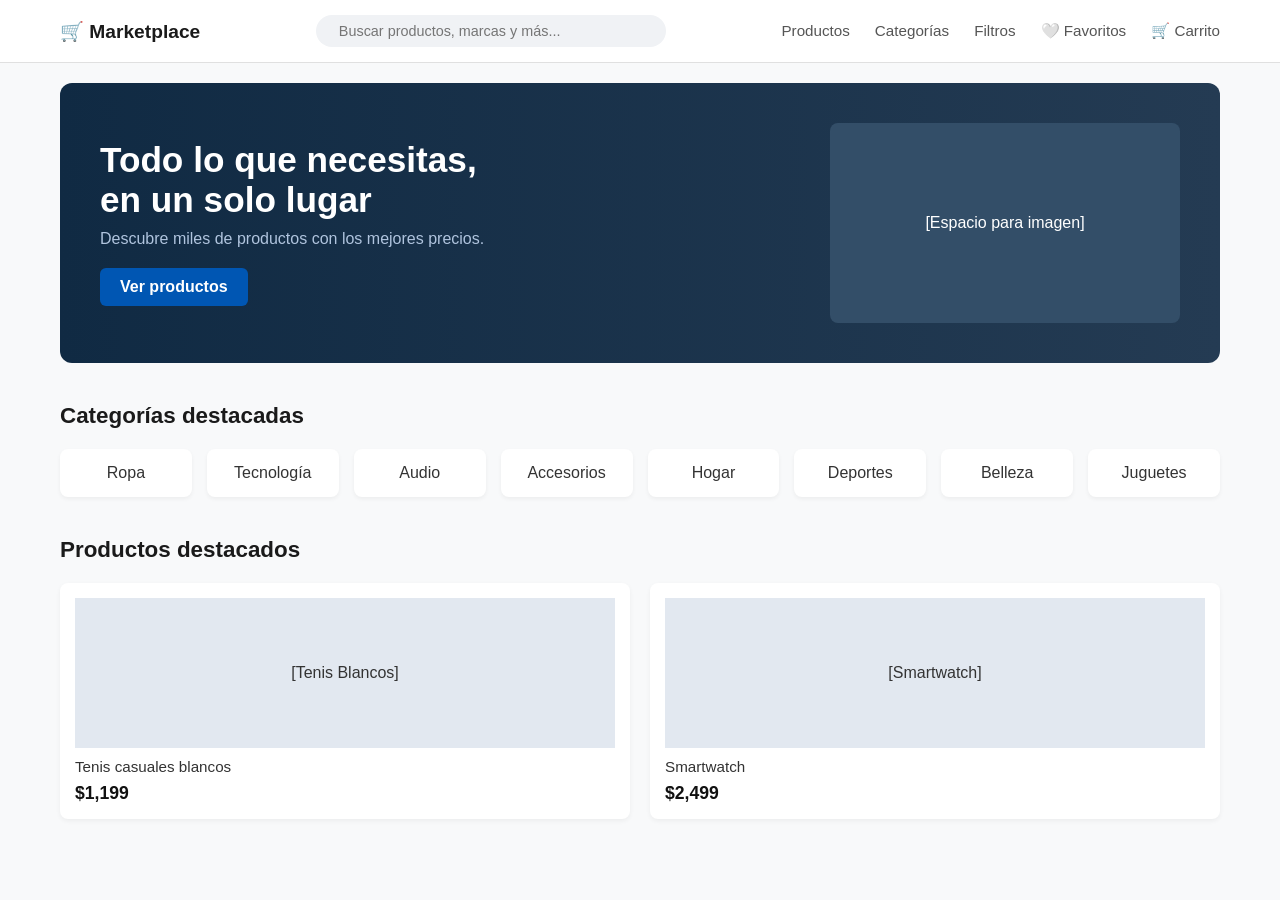
==== frontend/index.html @ ec3e31c2 "se agrega el proyecto" ====
<!DOCTYPE html>
<html lang="es">
<head>
    <meta charset="UTF-8">
    <meta name="viewport" content="width=device-width, initial-scale=1.0">
    <title>Marketplace - Inicio</title>
    <link rel="stylesheet" href="css/styles.css">
</head>
<body>
    <header>
        <div class="nav-container">
            <a href="index.html" class="logo-area"><span>🛒 Marketplace</span></a>
            <div class="search-bar"><span></span><input type="text" placeholder="Buscar productos, marcas y más..."></div>
            <ul class="nav-links">
                <li><a href="productos.html">Productos</a></li>
                <li><a href="#">Categorías</a></li>
                <li><a href="#">Filtros</a></li>
                <li><a href="#">🤍 Favoritos</a></li>
                <li><a href="carrito.html">🛒 Carrito</a></li>
            </ul>
        </div>
    </header>
    <main>
        <div class="hero-banner">
            <div class="hero-text">
                <h1>Todo lo que necesitas,<br>en un solo lugar</h1>
                <p>Descubre miles de productos con los mejores precios.</p>
                <a href="productos.html" class="btn-primary">Ver productos</a>
            </div>
            <div class="hero-image">
                <div style="width: 350px; height: 200px; background: #334e68; display: flex; align-items: center; justify-content: center; border-radius: 8px; color: #fff;">[Espacio para imagen]</div>
            </div>
        </div>
        <section>
            <h2>Categorías destacadas</h2>
            <div class="categories-grid">
                <a href="productos.html" class="category-card"><p>Ropa</p></a>
                <a href="productos.html" class="category-card"><p>Tecnología</p></a>
                <a href="productos.html" class="category-card"><p>Audio</p></a>
                <a href="productos.html" class="category-card"><p>Accesorios</p></a>
                <a href="productos.html" class="category-card"><p>Hogar</p></a>
                <a href="productos.html" class="category-card"><p>Deportes</p></a>
                <a href="productos.html" class="category-card"><p>Belleza</p></a>
                <a href="productos.html" class="category-card"><p>Juguetes</p></a>
            </div>
        </section>
        <section>
            <h2>Productos destacados</h2>
            <div class="products-grid">
                <div class="product-card">
                    <div style="width: 100%; height: 150px; background: #e2e8f0; display: flex; align-items: center; justify-content: center; margin-bottom: 10px;">[Tenis Blancos]</div>
                    <h3>Tenis casuales blancos</h3>
                    <div class="price">$1,199</div>
                </div>
                <div class="product-card">
                    <div style="width: 100%; height: 150px; background: #e2e8f0; display: flex; align-items: center; justify-content: center; margin-bottom: 10px;">[Smartwatch]</div>
                    <h3>Smartwatch</h3>
                    <div class="price">$2,499</div>
                </div>
            </div>
        </section>
    </main>
    <script src="js/main.js"></script>
</body>
</html>
---- frontend/css/styles.css ----
/* ==========================================
   1. ESTILOS GENERALES Y RESETEO
   ========================================== */
* {
    margin: 0;
    padding: 0;
    box-sizing: border-box;
    font-family: 'Segoe UI', Tahoma, Geneva, Verdana, sans-serif;
}

body {
    background-color: #f8f9fa;
    color: #333;
}

/* ==========================================
   2. NAVEGACIÓN SUPERIOR (Común en todas)
   ========================================== */
header {
    background-color: #ffffff;
    border-bottom: 1px solid #e0e0e0;
    position: sticky;
    top: 0;
    z-index: 1000;
}

.nav-container {
    max-width: 1200px;
    margin: 0 auto;
    display: flex;
    align-items: center;
    justify-content: space-between;
    padding: 15px 20px;
}

.logo-area {
    display: flex;
    align-items: center;
    gap: 10px;
    font-weight: bold;
    font-size: 1.2rem;
    color: #1a1a1a;
    text-decoration: none;
}

.search-bar {
    display: flex;
    align-items: center;
    background-color: #f0f2f5;
    border-radius: 20px;
    padding: 8px 15px;
    width: 350px;
}

.search-bar input {
    border: none;
    background: transparent;
    outline: none;
    width: 100%;
    margin-left: 8px;
    font-size: 0.9rem;
}

.nav-links {
    display: flex;
    list-style: none;
    gap: 25px;
}

.nav-links a {
    text-decoration: none;
    color: #555;
    font-size: 0.95rem;
    display: flex;
    align-items: center;
    gap: 6px;
    transition: color 0.2s;
}

.nav-links a:hover, .nav-links a.active {
    color: #0046be;
    font-weight: bold;
}

/* Contenedor principal de las vistas */
main {
    max-width: 1200px;
    margin: 20px auto;
    padding: 0 20px;
}

/* ==========================================
   3. VISTA INICIO (INDEX)
   ========================================== */
.hero-banner {
    background: linear-gradient(90deg, #102a43 0%, #243b53 100%);
    color: white;
    border-radius: 12px;
    padding: 40px;
    display: flex;
    justify-content: space-between;
    align-items: center;
    margin-bottom: 40px;
}

.hero-text h1 {
    font-size: 2.2rem;
    margin-bottom: 10px;
}

.hero-text p {
    font-size: 1rem;
    color: #b0c4de;
    margin-bottom: 20px;
}

.btn-primary {
    background-color: #0056b3;
    color: white;
    border: none;
    padding: 10px 20px;
    border-radius: 6px;
    font-weight: bold;
    cursor: pointer;
    text-decoration: none;
    display: inline-block;
}

.btn-primary:hover {
    background-color: #003d82;
}

section {
    margin-bottom: 40px;
}

section h2 {
    font-size: 1.4rem;
    margin-bottom: 20px;
    color: #1a1a1a;
}

.categories-grid {
    display: grid;
    grid-template-columns: repeat(auto-fit, minmax(110px, 1fr));
    gap: 15px;
}

.category-card {
    background: white;
    padding: 15px;
    border-radius: 8px;
    text-align: center;
    box-shadow: 0 2px 4px rgba(0,0,0,0.05);
    text-decoration: none;
    color: #333;
    transition: transform 0.2s;
}

.category-card:hover {
    transform: translateY(-3px);
}

.products-grid {
    display: grid;
    grid-template-columns: repeat(auto-fit, minmax(220px, 1fr));
    gap: 20px;
}

.product-card {
    background: white;
    border-radius: 8px;
    padding: 15px;
    box-shadow: 0 2px 5px rgba(0,0,0,0.05);
}

.product-card h3 {
    font-size: 0.95rem;
    font-weight: normal;
    margin-bottom: 8px;
}

.product-card .price {
    font-weight: bold;
    font-size: 1.1rem;
    color: #111;
}

.btn-add-cart {
    background-color: #0046be;
    color: white;
    border: none;
    width: 100%;
    padding: 8px;
    border-radius: 4px;
    margin-top: 10px;
    cursor: pointer;
    font-weight: 500;
}

.btn-add-cart:hover {
    background-color: #003399;
}

/* ==========================================
   4. VISTA PRODUCTOS Y FILTROS
   ========================================== */
.catalog-layout {
    display: grid;
    grid-template-columns: 250px 1fr;
    gap: 30px;
    margin-top: 20px;
}

.filters-sidebar {
    background: white;
    padding: 20px;
    border-radius: 8px;
    box-shadow: 0 2px 5px rgba(0,0,0,0.05);
    height: fit-content;
}

.filters-sidebar h3 {
    font-size: 1.1rem;
    margin-bottom: 15px;
}

.filter-group {
    margin-bottom: 20px;
}

.filter-group label {
    display: block;
    font-size: 0.9rem;
    margin-bottom: 8px;
    color: #555;
    cursor: pointer;
}

/* ==========================================
   5. VISTA CARRITO DE COMPRAS
   ========================================== */
.cart-layout {
    display: grid;
    grid-template-columns: 1fr 350px;
    gap: 30px;
    margin-top: 20px;
}

.cart-items-list {
    display: flex;
    flex-direction: column;
    gap: 15px;
}

.cart-item {
    background: white;
    padding: 15px;
    border-radius: 8px;
    display: flex;
    align-items: center;
    justify-content: space-between;
    box-shadow: 0 2px 5px rgba(0,0,0,0.05);
}

.cart-item-info {
    display: flex;
    align-items: center;
    gap: 15px;
}

.cart-summary {
    background: white;
    padding: 20px;
    border-radius: 8px;
    box-shadow: 0 2px 5px rgba(0,0,0,0.05);
    height: fit-content;
}

.cart-summary h3 {
    font-size: 1.2rem;
    margin-bottom: 15px;
    border-bottom: 1px solid #eee;
    padding-bottom: 10px;
}

.summary-row {
    display: flex;
    justify-content: space-between;
    margin-bottom: 10px;
    font-size: 0.95rem;
    color: #555;
}

.summary-total {
    display: flex;
    justify-content: space-between;
    margin: 15px 0;
    font-size: 1.2rem;
    font-weight: bold;
    color: #111;
    border-top: 1px solid #eee;
    padding-top: 10px;
}

.btn-checkout {
    background-color: #0046be;
    color: white;
    border: none;
    width: 100%;
    padding: 12px;
    border-radius: 6px;
    font-weight: bold;
    cursor: pointer;
    margin-bottom: 10px;
}

.btn-continue {
    background-color: #f0f2f5;
    color: #333;
    border: 1px solid #ccc;
    width: 100%;
    padding: 10px;
    border-radius: 6px;
    font-weight: 500;
    cursor: pointer;
    text-align: center;
    display: block;
    text-decoration: none;
}

/* ==========================================
   6. VISTA DETALLE DE PRODUCTO
   ========================================== */
.detail-layout {
    display: grid;
    grid-template-columns: 1fr 1fr;
    gap: 40px;
    background: white;
    padding: 30px;
    border-radius: 8px;
    box-shadow: 0 2px 5px rgba(0,0,0,0.05);
    margin-top: 20px;
}

.main-img-box {
    width: 100%;
    height: 400px;
    background: #e2e8f0;
    display: flex;
    align-items: center;
    justify-content: center;
    border-radius: 8px;
    font-size: 1.2rem;
    color: #555;
}

.product-info h1 {
    font-size: 1.8rem;
    margin-bottom: 10px;
}

.product-price {
    font-size: 2rem;
    font-weight: bold;
    color: #111;
    margin: 15px 0;
}

.sizes-container {
    display: flex;
    gap: 10px;
    margin: 15px 0;
}

.size-btn {
    padding: 8px 15px;
    border: 1px solid #ccc;
    background: white;
    border-radius: 4px;
    cursor: pointer;
}

.size-btn.active {
    border-color: #0046be;
    background: #0046be;
    color: white;
}

.btn-action {
    width: 100%;
    padding: 12px;
    border-radius: 6px;
    font-weight: bold;
    cursor: pointer;
    margin-top: 10px;
}

.btn-cart-detail {
    background-color: #0046be;
    color: white;
    border: none;
}

.btn-fav-detail {
    background-color: white;
    color: #0046be;
    border: 1px solid #0046be;
}
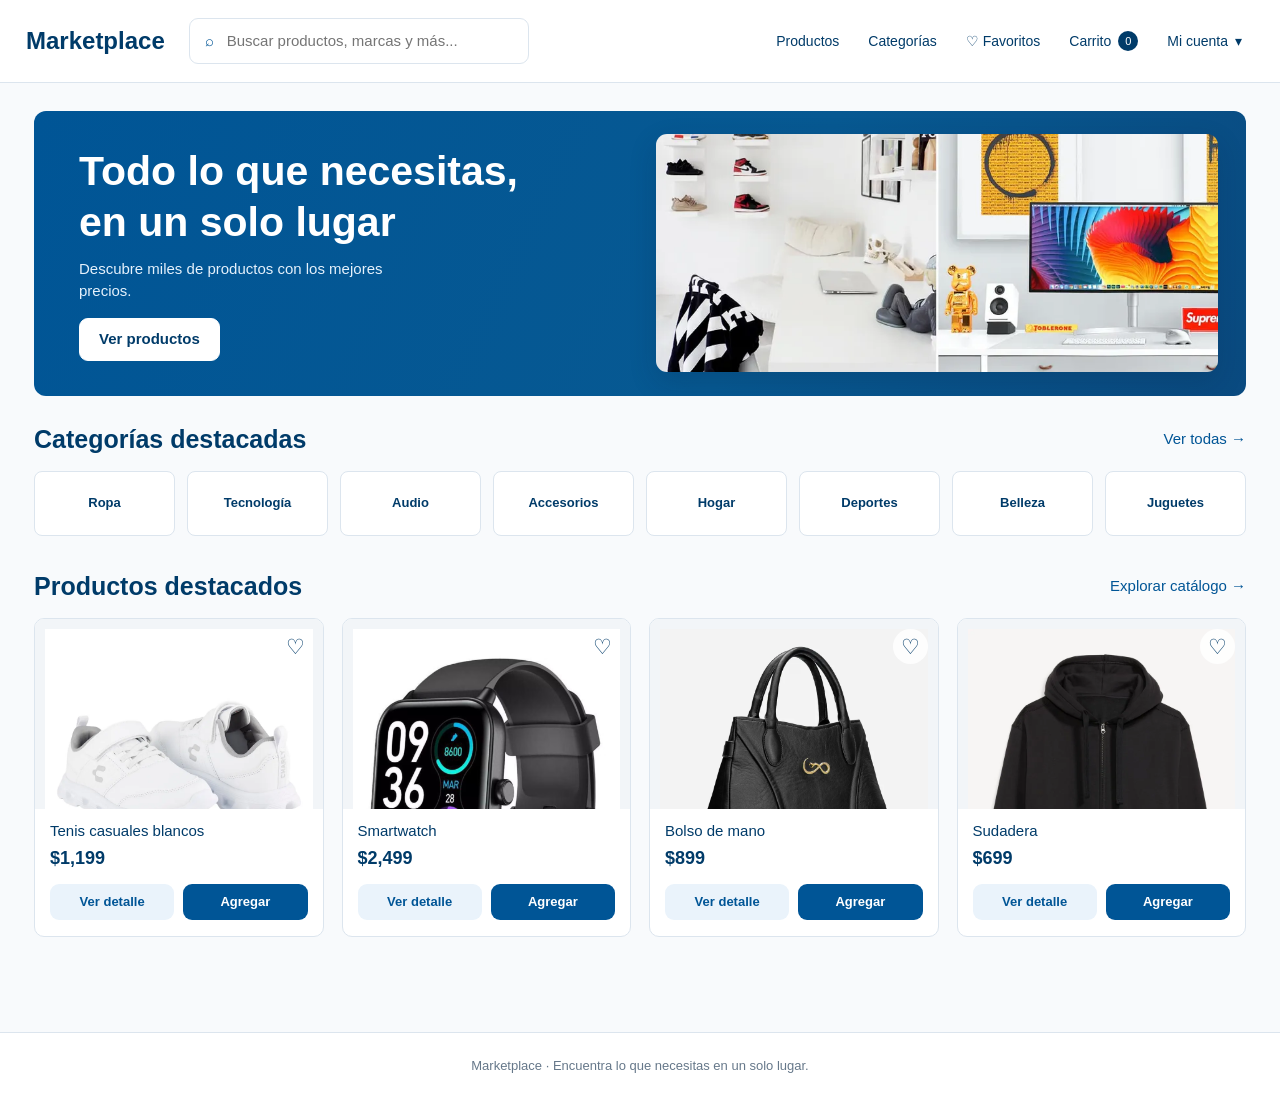
==== commit db676965: "Actualizacion" ====
--- a/frontend/index.html
+++ b/frontend/index.html
@@ -3,63 +3,45 @@
 <head>
     <meta charset="UTF-8">
     <meta name="viewport" content="width=device-width, initial-scale=1.0">
-    <title>Marketplace - Inicio</title>
+    <meta name="description" content="Marketplace: descubre productos de distintas categorías en un solo lugar.">
+    <title>Inicio - Marketplace</title>
     <link rel="stylesheet" href="css/styles.css">
+    <script src="js/main.js" defer></script>
+    <script src="js/productos.js" defer></script>
 </head>
-<body>
-    <header>
-        <div class="nav-container">
-            <a href="index.html" class="logo-area"><span>🛒 Marketplace</span></a>
-            <div class="search-bar"><span></span><input type="text" placeholder="Buscar productos, marcas y más..."></div>
-            <ul class="nav-links">
-                <li><a href="productos.html">Productos</a></li>
-                <li><a href="#">Categorías</a></li>
-                <li><a href="#">Filtros</a></li>
-                <li><a href="#">🤍 Favoritos</a></li>
-                <li><a href="carrito.html">🛒 Carrito</a></li>
-            </ul>
-        </div>
-    </header>
-    <main>
-        <div class="hero-banner">
+<body data-page="home">
+    <div id="site-header"></div>
+
+    <main class="container">
+        <!-- Banner principal: sustituye img/banner.jpg por tu propia fotografía. -->
+        <section class="hero-banner" aria-label="Bienvenida">
             <div class="hero-text">
                 <h1>Todo lo que necesitas,<br>en un solo lugar</h1>
                 <p>Descubre miles de productos con los mejores precios.</p>
-                <a href="productos.html" class="btn-primary">Ver productos</a>
+                <a href="productos.html" class="btn-primary hero-button">Ver productos</a>
             </div>
             <div class="hero-image">
-                <div style="width: 350px; height: 200px; background: #334e68; display: flex; align-items: center; justify-content: center; border-radius: 8px; color: #fff;">[Espacio para imagen]</div>
-            </div>
-        </div>
-        <section>
-            <h2>Categorías destacadas</h2>
-            <div class="categories-grid">
-                <a href="productos.html" class="category-card"><p>Ropa</p></a>
-                <a href="productos.html" class="category-card"><p>Tecnología</p></a>
-                <a href="productos.html" class="category-card"><p>Audio</p></a>
-                <a href="productos.html" class="category-card"><p>Accesorios</p></a>
-                <a href="productos.html" class="category-card"><p>Hogar</p></a>
-                <a href="productos.html" class="category-card"><p>Deportes</p></a>
-                <a href="productos.html" class="category-card"><p>Belleza</p></a>
-                <a href="productos.html" class="category-card"><p>Juguetes</p></a>
+                <img src="img/banner.jpg" alt="Productos y accesorios" loading="eager">
             </div>
         </section>
-        <section>
-            <h2>Productos destacados</h2>
-            <div class="products-grid">
-                <div class="product-card">
-                    <div style="width: 100%; height: 150px; background: #e2e8f0; display: flex; align-items: center; justify-content: center; margin-bottom: 10px;">[Tenis Blancos]</div>
-                    <h3>Tenis casuales blancos</h3>
-                    <div class="price">$1,199</div>
-                </div>
-                <div class="product-card">
-                    <div style="width: 100%; height: 150px; background: #e2e8f0; display: flex; align-items: center; justify-content: center; margin-bottom: 10px;">[Smartwatch]</div>
-                    <h3>Smartwatch</h3>
-                    <div class="price">$2,499</div>
-                </div>
+
+        <section class="section" aria-labelledby="categories-heading">
+            <div class="section-header">
+                <h2 id="categories-heading">Categorías destacadas</h2>
+                <a href="productos.html">Ver todas →</a>
             </div>
+            <div class="categories-grid" id="home-categories"></div>
+        </section>
+
+        <section class="section" aria-labelledby="featured-heading">
+            <div class="section-header">
+                <h2 id="featured-heading">Productos destacados</h2>
+                <a href="productos.html">Explorar catálogo →</a>
+            </div>
+            <div class="products-grid" id="featured-products"></div>
         </section>
     </main>
-    <script src="js/main.js"></script>
+
+    <div id="site-footer"></div>
 </body>
-</html>+</html>
--- a/frontend/css/styles.css
+++ b/frontend/css/styles.css
@@ -1,409 +1,1268 @@
-/* ==========================================
-   1. ESTILOS GENERALES Y RESETEO
-   ========================================== */
+/* ==========================================================
+   MARKETPLACE - Estilos compartidos, organizados por secciones
+   ========================================================== */
+
+
+/* ===== 01. Variables y colores ===== */
+:root {
+    --blue: #005596;
+    --navy: #003b69;
+    --blue-light: #e8f3fc;
+    --text: #17334b;
+    --muted: #66788a;
+    --line: #dce5ee;
+    --bg: #f8fafc;
+    --white: #fff;
+    --shadow: 0 12px 36px rgba(11,49,83,.09);
+    --radius: 13px;
+}
+
+
+/* ===== 02. Estilos generales ===== */
 * {
+    box-sizing: border-box;
+}
+
+html {
+    scroll-behavior: smooth;
+}
+
+body {
     margin: 0;
-    padding: 0;
-    box-sizing: border-box;
-    font-family: 'Segoe UI', Tahoma, Geneva, Verdana, sans-serif;
-}
-
-body {
-    background-color: #f8f9fa;
-    color: #333;
-}
-
-/* ==========================================
-   2. NAVEGACIÓN SUPERIOR (Común en todas)
-   ========================================== */
-header {
-    background-color: #ffffff;
-    border-bottom: 1px solid #e0e0e0;
+    background: var(--bg);
+    color: var(--text);
+    font: 15px/1.5 Inter,'Segoe UI',Arial,sans-serif;
+}
+
+button,
+input,
+select,
+textarea {
+    font: inherit;
+}
+
+button {
+    cursor: pointer;
+}
+
+a {
+    color: var(--blue);
+    text-decoration: none;
+}
+
+a:hover {
+    text-decoration: underline;
+}
+
+h1,
+h2,
+h3,
+p {
+    margin-top: 0;
+}
+
+h1,
+h2,
+h3 {
+    color: var(--navy);
+    line-height: 1.24;
+}
+
+h1 {
+    font-size: clamp(29px,3.4vw,41px);
+}
+
+h2 {
+    font-size: 25px;
+}
+
+h3 {
+    font-size: 18px;
+}
+
+.muted {
+    color: var(--muted);
+}
+
+.small {
+    font-size: 13px;
+}
+
+.hidden,
+[hidden] {
+    display: none !important;
+}
+
+
+/* ===== 03. Encabezado y navegación ===== */
+.site-header {
     position: sticky;
     top: 0;
-    z-index: 1000;
+    z-index: 20;
+    background: white;
+    border-bottom: 1px solid var(--line);
 }
 
 .nav-container {
-    max-width: 1200px;
+    max-width: 1470px;
+    margin: auto;
+    min-height: 82px;
+    padding: 13px 26px;
+    display: flex;
+    align-items: center;
+    gap: 24px;
+}
+
+.logo-area {
+    display: inline-flex;
+    align-items: center;
+    gap: 13px;
+    flex-shrink: 0;
+    font-size: 24px;
+    font-weight: 800;
+    color: var(--navy);
+}
+
+.logo-area:hover {
+    text-decoration: none;
+}
+
+.search-bar {
+    display: flex;
+    align-items: center;
+    gap: 11px;
+    padding: 10px 15px;
+    border: 1px solid var(--line);
+    border-radius: 9px;
+    min-width: 200px;
+    max-width: 340px;
+    flex: 1;
+    background: #fff;
+    color: var(--blue);
+}
+
+.search-bar input {
+    min-width: 0;
+    width: 100%;
+    border: 0;
+    outline: 0;
+    color: var(--text);
+    background: transparent;
+}
+
+.nav-links {
+    display: flex;
+    align-items: center;
+    gap: 5px;
+    margin: 0 0 0 auto;
+    padding: 0;
+    list-style: none;
+}
+
+.nav-links a,
+.nav-button {
+    display: inline-flex;
+    align-items: center;
+    gap: 7px;
+    border: 0;
+    background: transparent;
+    color: var(--navy);
+    padding: 13px 12px;
+    border-radius: 9px;
+    font-size: 14px;
+    white-space: nowrap;
+}
+
+.nav-links a:hover,
+.nav-button:hover,
+.nav-links a.active {
+    background: #eef6fc;
+    text-decoration: none;
+    color: var(--blue);
+}
+
+.nav-icon {
+    font-size: 18px;
+    line-height: 1;
+}
+
+.count {
+    display: inline-flex;
+    justify-content: center;
+    align-items: center;
+    min-width: 20px;
+    height: 20px;
+    padding: 1px 5px;
+    border-radius: 999px;
+    background: var(--navy);
+    color: #fff;
+    font-size: 11px;
+}
+
+.account-wrap {
+    position: relative;
+}
+
+.account-menu {
+    position: absolute;
+    top: calc(100% + 8px);
+    right: 0;
+    min-width: 225px;
+    z-index: 21;
+    background: #fff;
+    padding: 9px;
+    border: 1px solid var(--line);
+    border-radius: 12px;
+    box-shadow: var(--shadow);
+}
+
+.account-menu button,
+.account-menu a {
+    width: 100%;
+    display: block;
+    padding: 11px 13px;
+    color: var(--text);
+    text-align: left;
+    background: none;
+    border: 0;
+    border-radius: 8px;
+    font-size: 14px;
+}
+
+.account-menu button:hover,
+.account-menu a:hover {
+    background: var(--blue-light);
+    text-decoration: none;
+}
+
+.menu-caption {
+    color: var(--muted);
+    font-size: 12px;
+    padding: 8px 12px;
+    border-bottom: 1px solid var(--line);
+    overflow-wrap: anywhere;
+}
+
+.mobile-menu {
+    display: none;
+}
+
+
+/* ===== 04. Estructura de página ===== */
+.container {
+    max-width: 1420px;
     margin: 0 auto;
+    padding: 28px 34px 60px;
+}
+
+.page-heading {
     display: flex;
     align-items: center;
     justify-content: space-between;
-    padding: 15px 20px;
-}
-
-.logo-area {
-    display: flex;
-    align-items: center;
-    gap: 10px;
-    font-weight: bold;
-    font-size: 1.2rem;
-    color: #1a1a1a;
+    gap: 15px;
+    margin-bottom: 20px;
+}
+
+.page-heading h1 {
+    font-size: 30px;
+    margin-bottom: 5px;
+}
+
+.section-header {
+    display: flex;
+    align-items: center;
+    justify-content: space-between;
+    margin-bottom: 16px;
+    gap: 15px;
+}
+
+.section-header h2 {
+    margin: 0;
+}
+
+.section {
+    margin-bottom: 35px;
+}
+
+
+/* ===== 05. Botones ===== */
+.button,
+.btn-primary,
+.btn-secondary,
+.btn-danger,
+.btn-ghost {
+    display: inline-flex;
+    align-items: center;
+    justify-content: center;
+    gap: 8px;
+    border: 1px solid transparent;
+    background: var(--blue);
+    color: #fff;
+    padding: 11px 19px;
+    border-radius: 9px;
+    font-weight: 700;
     text-decoration: none;
-}
-
-.search-bar {
-    display: flex;
-    align-items: center;
-    background-color: #f0f2f5;
-    border-radius: 20px;
-    padding: 8px 15px;
-    width: 350px;
-}
-
-.search-bar input {
-    border: none;
-    background: transparent;
-    outline: none;
+    min-height: 43px;
+    line-height: 1.2;
+}
+
+.button:hover,
+.btn-primary:hover {
+    background: #004579;
+    color: white;
+    text-decoration: none;
+}
+
+.btn-secondary {
+    background: #eaf3fb;
+    color: var(--blue);
+}
+
+.btn-secondary:hover {
+    background: #d7ebfa;
+    text-decoration: none;
+}
+
+.btn-danger {
+    background: #fff2f1;
+    color: #ae2831;
+    border-color: #f7cbcb;
+}
+
+.btn-danger:hover {
+    background: #ffe5e2;
+}
+
+.btn-ghost {
+    background: white;
+    border-color: var(--line);
+    color: var(--navy);
+}
+
+.btn-ghost:hover {
+    background: #f4f8fc;
+}
+
+.button:disabled {
+    opacity: .55;
+    cursor: not-allowed;
+}
+
+.small-button {
+    min-height: 32px;
+    padding: 7px 10px;
+    font-size: 12px;
+}
+
+.full {
     width: 100%;
-    margin-left: 8px;
-    font-size: 0.9rem;
-}
-
-.nav-links {
-    display: flex;
-    list-style: none;
-    gap: 25px;
-}
-
-.nav-links a {
-    text-decoration: none;
-    color: #555;
-    font-size: 0.95rem;
-    display: flex;
-    align-items: center;
-    gap: 6px;
-    transition: color 0.2s;
-}
-
-.nav-links a:hover, .nav-links a.active {
-    color: #0046be;
-    font-weight: bold;
-}
-
-/* Contenedor principal de las vistas */
-main {
-    max-width: 1200px;
-    margin: 20px auto;
-    padding: 0 20px;
-}
-
-/* ==========================================
-   3. VISTA INICIO (INDEX)
-   ========================================== */
+}
+
+
+/* ===== 06. Banner principal ===== */
 .hero-banner {
-    background: linear-gradient(90deg, #102a43 0%, #243b53 100%);
-    color: white;
+    background: linear-gradient(115deg, #005596 0%, #075992 60%, #0a4a80 100%);
     border-radius: 12px;
-    padding: 40px;
-    display: flex;
-    justify-content: space-between;
-    align-items: center;
-    margin-bottom: 40px;
+    display: grid;
+    grid-template-columns: 1fr .95fr;
+    align-items: center;
+    min-height: 276px;
+    overflow: hidden;
+    margin-bottom: 28px;
+}
+
+.hero-text {
+    padding: 35px 45px;
+    position: relative;
+    z-index: 2;
 }
 
 .hero-text h1 {
-    font-size: 2.2rem;
     margin-bottom: 10px;
+    color: #fff;
 }
 
 .hero-text p {
-    font-size: 1rem;
-    color: #b0c4de;
-    margin-bottom: 20px;
-}
-
-.btn-primary {
-    background-color: #0056b3;
-    color: white;
-    border: none;
-    padding: 10px 20px;
-    border-radius: 6px;
-    font-weight: bold;
-    cursor: pointer;
-    text-decoration: none;
-    display: inline-block;
-}
-
-.btn-primary:hover {
-    background-color: #003d82;
-}
-
-section {
-    margin-bottom: 40px;
-}
-
-section h2 {
-    font-size: 1.4rem;
-    margin-bottom: 20px;
-    color: #1a1a1a;
-}
-
+    max-width: 320px;
+    color: #e5f1fc;
+}
+
+
+/* ===== 07. Categorías ===== */
 .categories-grid {
     display: grid;
-    grid-template-columns: repeat(auto-fit, minmax(110px, 1fr));
-    gap: 15px;
+    grid-template-columns: repeat(8,minmax(0,1fr));
+    gap: 12px;
 }
 
 .category-card {
-    background: white;
-    padding: 15px;
+    display: flex;
+    background: #fff;
+    border: 1px solid var(--line);
     border-radius: 8px;
+    overflow: hidden;
     text-align: center;
-    box-shadow: 0 2px 4px rgba(0,0,0,0.05);
-    text-decoration: none;
-    color: #333;
-    transition: transform 0.2s;
+    color: var(--navy);
+    font-size: 13px;
+    transition: transform .2s,box-shadow .2s;
+    align-items: center;
+    justify-content: center;
+    padding: 19px 9px;
+    min-height: 65px;
+    font-weight: 600;
 }
 
 .category-card:hover {
     transform: translateY(-3px);
-}
-
+    box-shadow: var(--shadow);
+    text-decoration: none;
+}
+
+
+/* ===== 08. Tarjetas de producto ===== */
 .products-grid {
     display: grid;
-    grid-template-columns: repeat(auto-fit, minmax(220px, 1fr));
-    gap: 20px;
+    grid-template-columns: repeat(4,minmax(0,1fr));
+    gap: 18px;
 }
 
 .product-card {
     background: white;
+    border: 1px solid var(--line);
+    border-radius: 10px;
+    overflow: hidden;
+    transition: box-shadow .2s;
+    position: relative;
+}
+
+.product-card:hover {
+    box-shadow: var(--shadow);
+}
+
+.product-visual {
+    height: 190px;
+    display: grid;
+    place-items: center;
+    background: #f2f5f8;
+    font-size: initial;
+    overflow: hidden;
+}
+
+.product-visual.large {
+    height: 410px;
+    font-size: initial;
+    border-radius: 12px;
+}
+
+.product-card-body {
+    padding: 13px 15px 16px;
+}
+
+.product-card h3 {
+    margin: 0 0 5px;
+    font-size: 15px;
+    font-weight: 500;
+}
+
+.price {
+    font-size: 18px;
+    color: var(--navy);
+    font-weight: 800;
+}
+
+.product-actions {
+    display: flex;
+    gap: 9px;
+    margin-top: 12px;
+}
+
+.product-actions .button {
+    flex: 1;
+    font-size: 13px;
+    padding: 9px 7px;
+    min-height: 36px;
+}
+
+.heart-btn {
+    position: absolute;
+    right: 10px;
+    top: 10px;
+    border: 0;
+    border-radius: 100%;
+    width: 35px;
+    height: 35px;
+    background: #ffffffdd;
+    color: var(--navy);
+    font-size: 21px;
+    line-height: 1;
+}
+
+.heart-btn.is-favorite {
+    color: #dc4971;
+}
+
+.tag {
+    display: inline-flex;
+    align-items: center;
+    padding: 4px 9px;
+    background: #e8f3fc;
+    color: var(--blue);
+    border-radius: 999px;
+    font-size: 12px;
+    font-weight: 600;
+}
+
+
+/* ===== 09. Catálogo y filtros ===== */
+.catalog-layout {
+    display: grid;
+    grid-template-columns: 240px minmax(0,1fr);
+    gap: 25px;
+    align-items: start;
+}
+
+.filters-sidebar,
+.card,
+.panel {
+    background: #fff;
+    border: 1px solid var(--line);
+    border-radius: var(--radius);
+    padding: 24px;
+}
+
+.filters-sidebar {
+    position: sticky;
+    top: 105px;
+}
+
+.filter-group {
+    margin-top: 20px;
+}
+
+.filter-group label {
+    display: flex;
+    align-items: center;
+    gap: 9px;
+    margin: 8px 0;
+    font-size: 14px;
+}
+
+.filter-group input[type=range] {
+    width: 100%;
+}
+
+.catalog-top {
+    display: flex;
+    justify-content: space-between;
+    align-items: center;
+    gap: 12px;
+    margin-bottom: 15px;
+}
+
+.field,
+.form-field {
+    display: flex;
+    flex-direction: column;
+    gap: 6px;
+}
+
+.field label,
+.form-field label {
+    font-size: 13px;
+    color: var(--navy);
+    font-weight: 700;
+}
+
+.field input,
+.field select,
+.field textarea,
+.form-field input,
+.form-field select,
+.form-field textarea {
+    width: 100%;
+    border: 1px solid #cddbe8;
     border-radius: 8px;
-    padding: 15px;
-    box-shadow: 0 2px 5px rgba(0,0,0,0.05);
-}
-
-.product-card h3 {
-    font-size: 0.95rem;
-    font-weight: normal;
-    margin-bottom: 8px;
-}
-
-.product-card .price {
-    font-weight: bold;
-    font-size: 1.1rem;
-    color: #111;
-}
-
-.btn-add-cart {
-    background-color: #0046be;
+    padding: 11px 13px;
+    min-height: 44px;
+    outline: none;
+    color: var(--text);
+    background: white;
+}
+
+.field input:focus,
+.field textarea:focus,
+.field select:focus,
+.form-field input:focus {
+    border-color: var(--blue);
+    box-shadow: 0 0 0 3px #00559620;
+}
+
+.field textarea {
+    min-height: 110px;
+    resize: vertical;
+}
+
+.form-grid {
+    display: grid;
+    grid-template-columns: repeat(2,minmax(0,1fr));
+    gap: 17px;
+}
+
+.form-grid .span-2 {
+    grid-column: 1/-1;
+}
+
+.empty {
+    background: #fff;
+    border: 1px dashed #bfd1df;
+    border-radius: 12px;
+    text-align: center;
+    padding: 42px 24px;
+    color: var(--muted);
+}
+
+.empty strong {
+    display: block;
+    color: var(--navy);
+    font-size: 18px;
+    margin-bottom: 9px;
+}
+
+
+/* ===== 10. Detalles de producto ===== */
+.detail-layout {
+    display: grid;
+    grid-template-columns: 1fr 1fr;
+    gap: 45px;
+    align-items: start;
+}
+
+.detail-copy {
+    padding: 16px 0;
+}
+
+.detail-copy h1 {
+    margin-top: 15px;
+}
+
+.detail-copy .price {
+    font-size: 32px;
+    margin-bottom: 15px;
+}
+
+.detail-actions {
+    display: flex;
+    gap: 10px;
+    margin: 22px 0;
+    flex-wrap: wrap;
+}
+
+.sizes-container {
+    display: flex;
+    gap: 8px;
+    margin: 10px 0 16px;
+}
+
+.size-btn {
+    border: 1px solid var(--line);
+    background: white;
+    padding: 9px 16px;
+    border-radius: 8px;
+}
+
+.size-btn.active {
+    background: var(--blue);
     color: white;
-    border: none;
+}
+
+
+/* ===== 11. Carrito de compra ===== */
+.cart-layout {
+    display: grid;
+    grid-template-columns: minmax(0,1fr) 330px;
+    gap: 23px;
+    align-items: start;
+}
+
+.cart-items-list {
+    display: grid;
+    gap: 12px;
+}
+
+.cart-item {
+    display: flex;
+    align-items: center;
+    justify-content: space-between;
+    gap: 20px;
+    border: 1px solid var(--line);
+    border-radius: 12px;
+    padding: 14px;
+    background: white;
+}
+
+.cart-item-left {
+    display: flex;
+    align-items: center;
+    gap: 15px;
+}
+
+.cart-item-art {
+    min-width: 92px;
+    width: 92px;
+    height: 92px;
+    display: grid;
+    place-items: center;
+    background: #f2f5f8;
+    border-radius: 9px;
+    font-size: initial;
+    overflow: hidden;
+}
+
+.cart-item h3 {
+    font-size: 16px;
+    margin-bottom: 4px;
+}
+
+.cart-item-controls {
+    display: flex;
+    align-items: center;
+    gap: 7px;
+    flex-wrap: wrap;
+    justify-content: flex-end;
+}
+
+.qty-btn {
+    width: 30px;
+    height: 30px;
+    background: white;
+    border: 1px solid var(--line);
+    border-radius: 7px;
+}
+
+.summary-row {
+    display: flex;
+    align-items: center;
+    justify-content: space-between;
+    padding: 11px 0;
+}
+
+.summary-total {
+    font-size: 20px;
+    font-weight: 800;
+    color: var(--navy);
+    border-top: 1px solid var(--line);
+    margin-top: 6px;
+    padding-top: 15px;
+}
+
+
+/* ===== 12. Ventanas emergentes ===== */
+.modal {
+    border: 0;
+    border-radius: 17px;
+    width: min(480px,calc(100% - 24px));
+    max-height: calc(100dvh - 30px);
+    overflow: auto;
+    padding: 0;
+    box-shadow: 0 25px 75px #112c4890;
+}
+
+.modal::backdrop {
+    background: rgba(11,22,38,.49);
+}
+
+.modal-body {
+    padding: 30px 36px 34px;
+}
+
+.modal-head {
+    display: flex;
+    justify-content: space-between;
+    align-items: center;
+    margin-bottom: 20px;
+}
+
+.modal-head h2 {
+    margin: 0;
+}
+
+.icon-button {
+    width: 33px;
+    height: 33px;
+    display: inline-grid;
+    place-items: center;
+    background: none;
+    border: 0;
+    border-radius: 50%;
+    color: var(--muted);
+    font-size: 23px;
+}
+
+.icon-button:hover {
+    background: #eaf2f8;
+}
+
+.modal form {
+    display: grid;
+    gap: 16px;
+}
+
+.modal-bottom {
+    font-size: 13px;
+    color: var(--muted);
+    text-align: center;
+    margin: 15px 0 0;
+}
+
+.link-button {
+    background: none;
+    border: 0;
+    color: var(--blue);
+    font-size: inherit;
+    font-weight: 700;
+    padding: 0;
+}
+
+.role-tabs {
+    display: flex;
+    background: #f0f4f8;
+    border-radius: 9px;
+    padding: 4px;
+    margin-bottom: 19px;
+    gap: 5px;
+}
+
+.role-tabs button {
+    border: 0;
+    border-radius: 7px;
+    flex: 1;
+    padding: 9px;
+    background: none;
+    font-weight: 600;
+    color: #54718a;
+}
+
+.role-tabs button.active {
+    background: white;
+    box-shadow: 0 1px 5px #00000013;
+    color: var(--blue);
+}
+
+
+/* ===== 13. Mensajes al usuario ===== */
+.toast {
+    position: fixed;
+    right: 20px;
+    bottom: 20px;
+    background: #103d61;
+    color: white;
+    padding: 12px 19px;
+    border-radius: 11px;
+    z-index: 110;
+    max-width: 370px;
+    box-shadow: var(--shadow);
+}
+
+
+/* ===== 14. Perfil de usuario ===== */
+.profile-layout {
+    display: grid;
+    grid-template-columns: 235px minmax(0,1fr);
+    gap: 22px;
+    align-items: start;
+}
+
+.profile-menu {
+    display: grid;
+    gap: 8px;
+}
+
+.profile-menu a {
+    display: block;
+    padding: 12px;
+    border-radius: 8px;
+    color: var(--navy);
+}
+
+.profile-menu a:hover {
+    background: var(--blue-light);
+    text-decoration: none;
+}
+
+.avatar {
+    width: 58px;
+    height: 58px;
+    border-radius: 50%;
+    display: grid;
+    place-items: center;
+    background: #dceefb;
+    color: var(--blue);
+    font-size: 25px;
+    font-weight: 800;
+}
+
+.profile-card-header {
+    display: flex;
+    align-items: center;
+    gap: 14px;
+    margin-bottom: 25px;
+}
+
+
+/* ===== 15. Panel de administrador ===== */
+.admin-layout {
+    display: grid;
+    grid-template-columns: 245px minmax(0,1fr);
+    gap: 23px;
+}
+
+.admin-nav {
+    display: grid;
+    gap: 8px;
+}
+
+.admin-nav button {
+    display: flex;
+    align-items: center;
+    gap: 10px;
+    text-align: left;
+    border: 0;
+    background: transparent;
+    color: var(--navy);
+    padding: 11px 13px;
+    border-radius: 8px;
+    font-weight: 600;
+}
+
+.admin-nav button.active,
+.admin-nav button:hover {
+    background: var(--blue-light);
+    color: var(--blue);
+}
+
+.admin-stat-grid {
+    display: grid;
+    grid-template-columns: repeat(3,minmax(0,1fr));
+    gap: 16px;
+    margin-bottom: 22px;
+}
+
+.stat-card {
+    background: #fff;
+    border: 1px solid var(--line);
+    border-radius: 11px;
+    padding: 22px;
+}
+
+.stat-number {
+    color: var(--blue);
+    font-size: 31px;
+    font-weight: 800;
+}
+
+.table-wrap {
+    overflow-x: auto;
+}
+
+.data-table {
     width: 100%;
-    padding: 8px;
-    border-radius: 4px;
-    margin-top: 10px;
-    cursor: pointer;
-    font-weight: 500;
-}
-
-.btn-add-cart:hover {
-    background-color: #003399;
-}
-
-/* ==========================================
-   4. VISTA PRODUCTOS Y FILTROS
-   ========================================== */
-.catalog-layout {
-    display: grid;
-    grid-template-columns: 250px 1fr;
-    gap: 30px;
-    margin-top: 20px;
-}
-
-.filters-sidebar {
-    background: white;
+    border-collapse: collapse;
+    font-size: 14px;
+}
+
+.data-table th {
+    text-align: left;
+    background: #f5f8fb;
+    color: var(--navy);
+    font-size: 13px;
+}
+
+.data-table th,
+.data-table td {
+    padding: 11px 13px;
+    border-bottom: 1px solid var(--line);
+}
+
+.data-table td:last-child {
+    white-space: nowrap;
+}
+
+.footnote {
+    margin-top: 25px;
+    color: var(--muted);
+    font-size: 12px;
+}
+
+
+/* ===== 16. Pie de página ===== */
+.footer {
+    border-top: 1px solid var(--line);
+    color: var(--muted);
+    background: #fff;
+    padding: 23px;
+    text-align: center;
+    font-size: 13px;
+}
+
+
+/* ===== Estilos adicionales de banners, imágenes y formularios ===== */
+.hero-button {
+    background: #fff;
+    color: var(--navy);
+    border-color: #fff;
+}
+
+.hero-button:hover {
+    background: #e6f0fa;
+    color: var(--navy);
+}
+
+.hero-image {
+    min-height: 276px;
+    height: 100%;
+    display: flex;
+    align-items: center;
+    padding: 20px 28px 20px 0;
+}
+
+.hero-image img {
+    display: block;
+    width: 100%;
+    height: 238px;
+    object-fit: cover;
+    object-position: center;
+    border-radius: 11px;
+    box-shadow: 0 10px 28px rgba(0, 22, 48, .16);
+}
+
+.product-visual img {
+    display: block;
+    width: 100%;
+    height: 100%;
+    object-fit: contain;
+    padding: 10px;
+}
+
+.product-visual.large img {
     padding: 20px;
-    border-radius: 8px;
-    box-shadow: 0 2px 5px rgba(0,0,0,0.05);
-    height: fit-content;
-}
-
-.filters-sidebar h3 {
-    font-size: 1.1rem;
-    margin-bottom: 15px;
-}
-
-.filter-group {
-    margin-bottom: 20px;
-}
-
-.filter-group label {
-    display: block;
-    font-size: 0.9rem;
-    margin-bottom: 8px;
-    color: #555;
-    cursor: pointer;
-}
-
-/* ==========================================
-   5. VISTA CARRITO DE COMPRAS
-   ========================================== */
-.cart-layout {
-    display: grid;
-    grid-template-columns: 1fr 350px;
-    gap: 30px;
-    margin-top: 20px;
-}
-
-.cart-items-list {
-    display: flex;
-    flex-direction: column;
-    gap: 15px;
-}
-
-.cart-item {
-    background: white;
-    padding: 15px;
-    border-radius: 8px;
-    display: flex;
-    align-items: center;
-    justify-content: space-between;
-    box-shadow: 0 2px 5px rgba(0,0,0,0.05);
-}
-
-.cart-item-info {
-    display: flex;
-    align-items: center;
-    gap: 15px;
-}
-
-.cart-summary {
-    background: white;
-    padding: 20px;
-    border-radius: 8px;
-    box-shadow: 0 2px 5px rgba(0,0,0,0.05);
-    height: fit-content;
-}
-
-.cart-summary h3 {
-    font-size: 1.2rem;
-    margin-bottom: 15px;
-    border-bottom: 1px solid #eee;
-    padding-bottom: 10px;
-}
-
-.summary-row {
-    display: flex;
-    justify-content: space-between;
-    margin-bottom: 10px;
-    font-size: 0.95rem;
-    color: #555;
-}
-
-.summary-total {
-    display: flex;
-    justify-content: space-between;
-    margin: 15px 0;
-    font-size: 1.2rem;
-    font-weight: bold;
-    color: #111;
-    border-top: 1px solid #eee;
-    padding-top: 10px;
-}
-
-.btn-checkout {
-    background-color: #0046be;
-    color: white;
-    border: none;
+}
+
+.cart-item-art img {
     width: 100%;
-    padding: 12px;
-    border-radius: 6px;
-    font-weight: bold;
-    cursor: pointer;
-    margin-bottom: 10px;
-}
-
-.btn-continue {
-    background-color: #f0f2f5;
-    color: #333;
-    border: 1px solid #ccc;
-    width: 100%;
-    padding: 10px;
-    border-radius: 6px;
-    font-weight: 500;
-    cursor: pointer;
-    text-align: center;
-    display: block;
-    text-decoration: none;
-}
-
-/* ==========================================
-   6. VISTA DETALLE DE PRODUCTO
-   ========================================== */
-.detail-layout {
-    display: grid;
-    grid-template-columns: 1fr 1fr;
-    gap: 40px;
-    background: white;
-    padding: 30px;
-    border-radius: 8px;
-    box-shadow: 0 2px 5px rgba(0,0,0,0.05);
-    margin-top: 20px;
-}
-
-.main-img-box {
-    width: 100%;
-    height: 400px;
-    background: #e2e8f0;
-    display: flex;
-    align-items: center;
-    justify-content: center;
-    border-radius: 8px;
-    font-size: 1.2rem;
-    color: #555;
-}
-
-.product-info h1 {
-    font-size: 1.8rem;
-    margin-bottom: 10px;
-}
-
-.product-price {
-    font-size: 2rem;
-    font-weight: bold;
-    color: #111;
-    margin: 15px 0;
-}
-
-.sizes-container {
+    height: 100%;
+    object-fit: contain;
+    padding: 5px;
+}
+
+.mobile-menu.btn-ghost {
+    display: none;
+}
+
+.sort-select {
+    padding: 7px;
+    border: 1px solid var(--line);
+    border-radius: 7px;
+}
+
+.catalog-search-field {
+    margin-bottom: 18px;
+}
+
+.empty-full {
+    grid-column: 1/-1;
+}
+
+.empty-action {
+    margin-top: 18px;
+}
+
+.restore-button {
+    margin-top: 22px;
+}
+
+.form-actions {
     display: flex;
     gap: 10px;
-    margin: 15px 0;
-}
-
-.size-btn {
-    padding: 8px 15px;
-    border: 1px solid #ccc;
-    background: white;
-    border-radius: 4px;
-    cursor: pointer;
-}
-
-.size-btn.active {
-    border-color: #0046be;
-    background: #0046be;
-    color: white;
-}
-
-.btn-action {
-    width: 100%;
-    padding: 12px;
-    border-radius: 6px;
-    font-weight: bold;
-    cursor: pointer;
-    margin-top: 10px;
-}
-
-.btn-cart-detail {
-    background-color: #0046be;
-    color: white;
-    border: none;
-}
-
-.btn-fav-detail {
-    background-color: white;
-    color: #0046be;
-    border: 1px solid #0046be;
-}+    flex-wrap: wrap;
+}
+
+.checkout-button {
+    margin: 12px 0;
+}
+
+/* ===== 17. Adaptación a tabletas y celulares ===== */
+@media (max-width:1180px) {
+
+    .nav-container {
+        gap: 13px;
+    }
+
+    .search-bar {
+        max-width: 260px;
+    }
+
+    .nav-links a,
+    .nav-button {
+        padding: 10px 7px;
+        font-size: 13px;
+    }
+
+    .logo-area {
+        font-size: 20px;
+    }
+
+    .categories-grid {
+        grid-template-columns: repeat(4,minmax(0,1fr));
+    }
+}
+
+
+/* ===== 17. Adaptación a tabletas y celulares ===== */
+@media (max-width:900px) {
+
+    .nav-container {
+        flex-wrap: wrap;
+        justify-content: space-between;
+    }
+
+    .search-bar {
+        order: 3;
+        max-width: none;
+        width: 100%;
+        flex-basis: 100%;
+    }
+
+    .nav-links {
+        margin-left: 0;
+    }
+
+    .nav-links li {
+        display: none;
+    }
+
+    .nav-links li.account-wrap,
+    .nav-links li.cart-nav {
+        display: block;
+    }
+
+    .mobile-menu {
+        display: block;
+    }
+
+    .nav-links.show-mobile {
+        width: 100%;
+        flex-wrap: wrap;
+    }
+
+    .nav-links.show-mobile li {
+        display: block;
+    }
+
+    .container {
+        padding: 22px;
+    }
+
+    .products-grid {
+        grid-template-columns: repeat(2,minmax(0,1fr));
+    }
+
+    .catalog-layout,
+    .admin-layout,
+    .profile-layout {
+        grid-template-columns: 1fr;
+    }
+
+    .filters-sidebar {
+        position: static;
+    }
+
+    .hero-text {
+        padding: 30px;
+    }
+
+    .cart-layout {
+        grid-template-columns: 1fr;
+    }
+
+    .detail-layout {
+        gap: 22px;
+    }
+
+    .mobile-menu.btn-ghost {
+        display: inline-flex;
+    }
+}
+
+
+/* ===== 17. Adaptación a tabletas y celulares ===== */
+@media (max-width:560px) {
+
+    .container {
+        padding: 18px 14px 40px;
+    }
+
+    .hero-banner {
+        grid-template-columns: 1fr;
+    }
+
+    .categories-grid {
+        grid-template-columns: repeat(2,minmax(0,1fr));
+    }
+
+    .products-grid {
+        grid-template-columns: 1fr;
+    }
+
+    .form-grid {
+        grid-template-columns: 1fr;
+    }
+
+    .form-grid .span-2 {
+        grid-column: auto;
+    }
+
+    .detail-layout {
+        grid-template-columns: 1fr;
+    }
+
+    .product-visual.large {
+        height: 280px;
+    }
+
+    .modal-body {
+        padding: 25px 20px;
+    }
+
+    .cart-item {
+        align-items: flex-start;
+        flex-direction: column;
+    }
+
+    .cart-item-controls {
+        width: 100%;
+        justify-content: space-between;
+    }
+
+    .admin-stat-grid {
+        grid-template-columns: 1fr;
+    }
+
+    .page-heading {
+        align-items: flex-start;
+        flex-direction: column;
+    }
+
+    .nav-container {
+        padding: 12px 14px;
+    }
+
+    .hero-image {
+        min-height: 170px;
+        height: 170px;
+        padding: 0 20px 20px;
+    }
+
+    .hero-image img {
+        height: 150px;
+    }
+}
